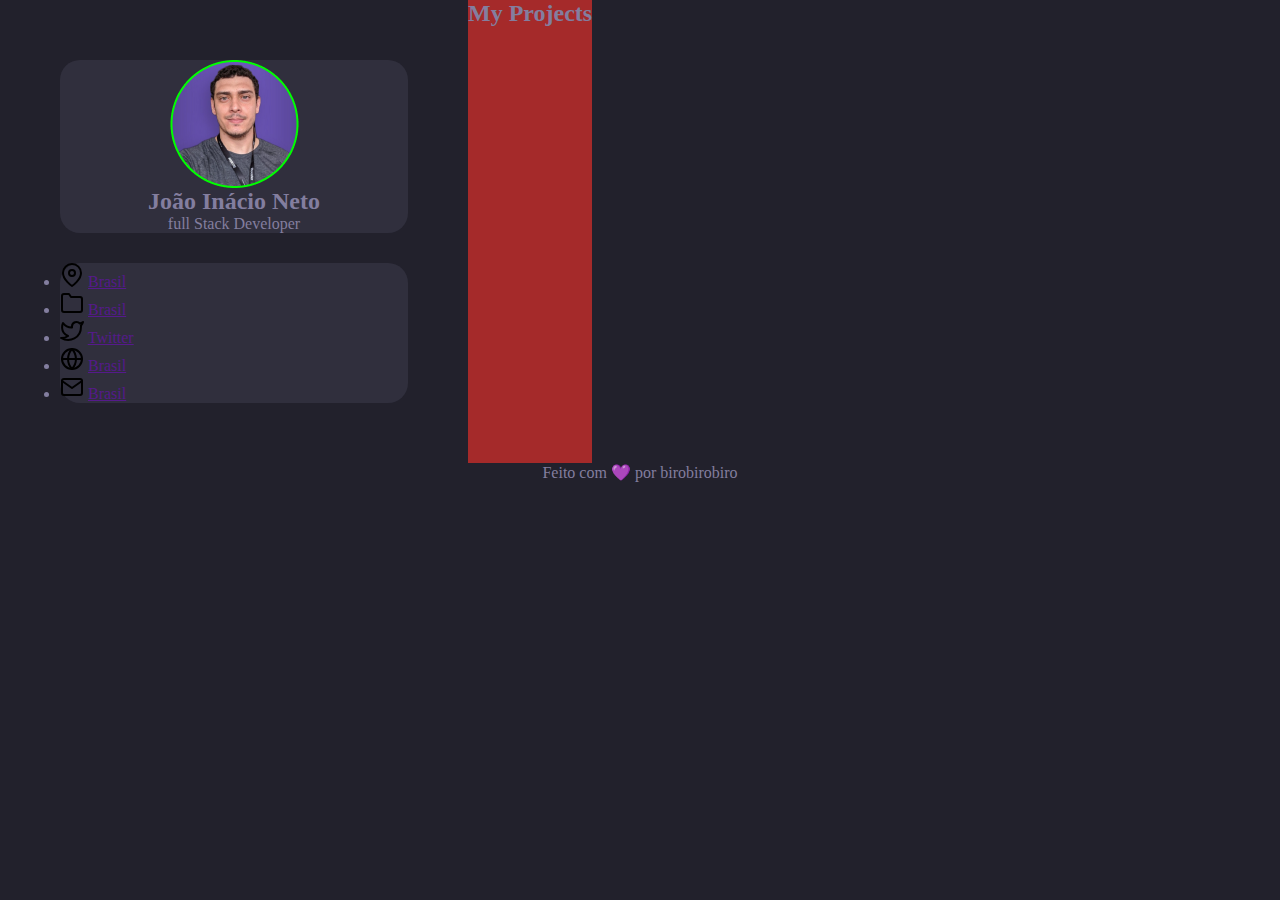
==== Portfolio/index.html @ b9951fef "Add files via upload" ====
<!DOCTYPE html>
<html lang="en">
<head>
    <meta charset="UTF-8">
    <meta name="viewport" content="width=device-width, initial-scale=1.0">
    <link rel="stylesheet" href="css/style.css">
    <title>Document</title>
</head>
<body>

    <main>
        <aside>
            <div id="profile" class="card-aside">
                <img src="assets/Ellipse 1.png" alt="">
                <h2>João Inácio Neto</h2>
                <p>full Stack Developer</p>
            </div>

            <div id="links" class="card-aside">
                <ul>
                    <li><img src="assets/map-pin.svg" alt=""> <a href="">Brasil</a> </li>
                    <li><img src="assets/folder.svg" alt=""> <a href="">Brasil</a> </li>
                    <li><img src="assets/twitter.svg" alt=""> <a href="">Twitter</a> </li>
                    <li><img src="assets/globe.svg" alt=""> <a href="">Brasil</a> </li>
                    <li><img src="assets/mail.svg" alt=""> <a href="">Brasil</a> </li>
                </ul>
            </div>
        </aside>


            <!-- <div id="tecnologias" class="card">
                <h2>Tecnologias</h2>
                
                <a href=""></a >
            </div>

            <div id="experiences" class="card">

            </div>

            <div id="education" class="card">
                <h2>Educação</h2>

                <ul>
                    <li>Rocketseat <br> 2019-2020 <br> Ignite </li>
                    <li>Rocketseat <br> 2019-2020 <br> Ignite </li>
                    <li>Rocketseat <br> 2019-2020 <br> Ignite </li>
                    <li>Rocketseat <br> 2019-2020 <br> Ignite </li>
                </ul>
            </div> -->
        

        <div id="myprojects" class="card">
            <h2>My Projects</h2>
        </div>

    </main>

    <footer>
        <p>Feito com 💜 por birobirobiro</p>
    </footer>
</body>
</html>
---- Portfolio/css/style.css ----
* {
    padding: 0;
    margin: 0;
    box-sizing: border-box;
    font-family: 'Merriweather Sans';
}

:root {
    --bg-color: #22212C;
    --bg-card: #302F3D;
    --text-color: #837E9F;
    --bg-techs: #CB92B1;
}

body {
    background-color: var(--bg-color);
    color: var(--text-color);
}

main {
    display: flex;
}

#myprojects {
    background-color: brown;
}

aside {
    height: 100%;
    margin: 30px;
    /* background-color: rgb(0, 255, 98); */
}

.card-aside {
    background-color: var(--bg-card);
    border-radius: 20px;
    margin: 30px;
    width: 348px;
}

#profile {
    display: flex;
    flex-direction: column;
    align-items: center;
    justify-content: center;
    width: 348px;
    /* height: 292px; */
}

footer {
    text-align: center;
}
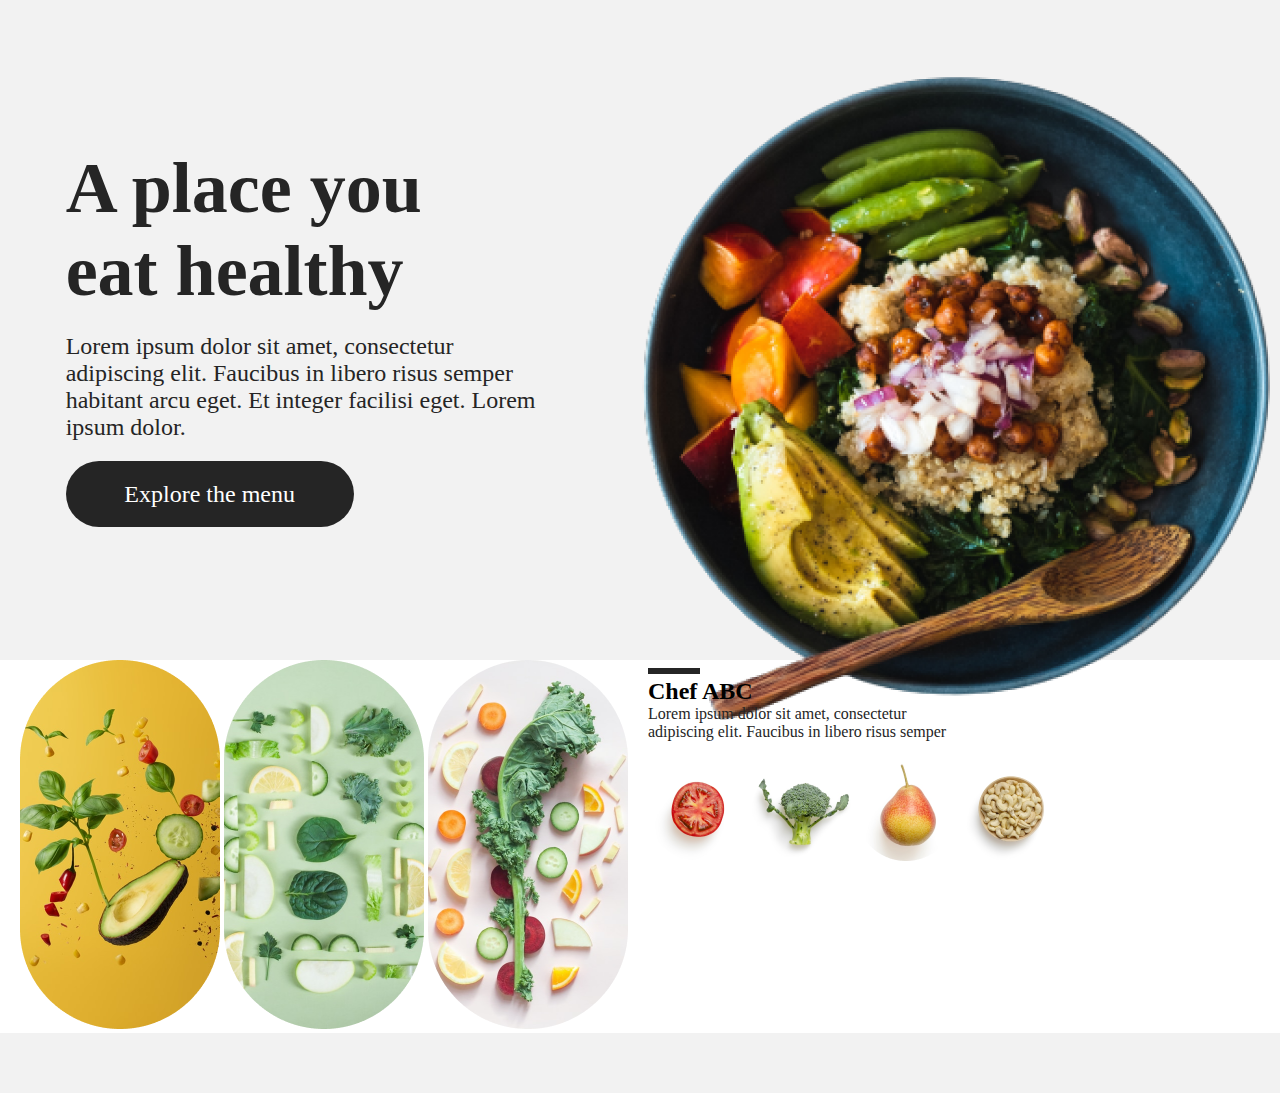
==== commit 51fd1100: "Add files via upload" ====
--- a/Portfolio/index.html
+++ b/Portfolio/index.html
@@ -1,63 +1,45 @@
 <!DOCTYPE html>
-<html lang="en">
+<html lang="pt-br">
 <head>
     <meta charset="UTF-8">
     <meta name="viewport" content="width=device-width, initial-scale=1.0">
     <link rel="stylesheet" href="css/style.css">
-    <title>Document</title>
+    <title>Portfolio</title>
 </head>
 <body>
+    <main>
+        <div id="main-interactive">
+            <h1>A place you <br> eat healthy</h1>
+            <p>Lorem ipsum dolor sit amet, consectetur adipiscing elit. Faucibus in libero risus semper habitant arcu eget. Et integer 
+                facilisi eget. Lorem ipsum dolor.</p>
 
-    <main>
-        <aside>
-            <div id="profile" class="card-aside">
-                <img src="assets/Ellipse 1.png" alt="">
-                <h2>João Inácio Neto</h2>
-                <p>full Stack Developer</p>
-            </div>
-
-            <div id="links" class="card-aside">
-                <ul>
-                    <li><img src="assets/map-pin.svg" alt=""> <a href="">Brasil</a> </li>
-                    <li><img src="assets/folder.svg" alt=""> <a href="">Brasil</a> </li>
-                    <li><img src="assets/twitter.svg" alt=""> <a href="">Twitter</a> </li>
-                    <li><img src="assets/globe.svg" alt=""> <a href="">Brasil</a> </li>
-                    <li><img src="assets/mail.svg" alt=""> <a href="">Brasil</a> </li>
-                </ul>
-            </div>
-        </aside>
-
-
-            <!-- <div id="tecnologias" class="card">
-                <h2>Tecnologias</h2>
-                
-                <a href=""></a >
-            </div>
-
-            <div id="experiences" class="card">
-
-            </div>
-
-            <div id="education" class="card">
-                <h2>Educação</h2>
-
-                <ul>
-                    <li>Rocketseat <br> 2019-2020 <br> Ignite </li>
-                    <li>Rocketseat <br> 2019-2020 <br> Ignite </li>
-                    <li>Rocketseat <br> 2019-2020 <br> Ignite </li>
-                    <li>Rocketseat <br> 2019-2020 <br> Ignite </li>
-                </ul>
-            </div> -->
-        
-
-        <div id="myprojects" class="card">
-            <h2>My Projects</h2>
+            <button type="button">Explore the menu</button>
         </div>
-
+    
+        <div id="main-img">
+            <img src="assets/unsplash_yhc4pSbl01A.png" alt="Prato de frutas com alguns cereais.">
+        </div>
     </main>
 
     <footer>
-        <p>Feito com 💜 por birobirobiro</p>
+            <div id="background-fruits">
+                <img src="assets/Rectangle 18.png" alt="Background feito de vários abacates em um fundo amarelo">
+                <img src="assets/Rectangle 19.png" alt="Background feito de frutos verdes">
+                <img src="assets/Rectangle 20.png" alt="Background feito por uma composição de vários legumes">
+            </div>
+            <div id="text-content">
+                <img src="assets/Rectangle 21.png" alt="">
+
+                <h2>Chef ABC</h2>
+                <p>Lorem ipsum dolor sit amet, consectetur <br> adipiscing elit. Faucibus in libero risus semper </p>
+                <div>
+                    <img src="assets/Ellipse 3.png" alt="Fatia de tomate">
+                    <img src="assets/Ellipse 4.png" alt="Brocolis">
+                    <img src="assets/Ellipse 5.png" alt="Pessego">
+                    <img src="assets/Ellipse 6.png" alt="Amendoim">
+                </div>
+            </div>
     </footer>
+
 </body>
 </html>--- a/Portfolio/css/style.css
+++ b/Portfolio/css/style.css
@@ -6,47 +6,80 @@
 }
 
 :root {
-    --bg-color: #22212C;
-    --bg-card: #302F3D;
-    --text-color: #837E9F;
-    --bg-techs: #CB92B1;
+    --main-color: #F2F2F2;
+    --bg-color: #FFFFFF;
+    --bg-button: #252525;
+    --text-color: #252525;
 }
 
 body {
-    background-color: var(--bg-color);
-    color: var(--text-color);
+    background-color: var(--main-color);
+    padding: 60px 0px;
 }
 
 main {
+    background-color: var(--main-color);
     display: flex;
+    align-items: center;
+    justify-content: space-evenly;
 }
 
-#myprojects {
-    background-color: brown;
+#main-interactive {
+    width: 483px;
+    height: 426px;
+    /* background-color: brown; */
 }
 
-aside {
-    height: 100%;
-    margin: 30px;
-    /* background-color: rgb(0, 255, 98); */
+#main-interactive h1, p{
+    color: var(--text-color);
+    padding-bottom: 20px;
 }
 
-.card-aside {
-    background-color: var(--bg-card);
-    border-radius: 20px;
-    margin: 30px;
-    width: 348px;
+#main-interactive h1 {
+    font-size: 72px;
 }
 
-#profile {
-    display: flex;
-    flex-direction: column;
-    align-items: center;
-    justify-content: center;
-    width: 348px;
-    /* height: 292px; */
+#main-interactive p{
+    font-size: 24px;
 }
 
+#main-interactive button{
+    width: 288px;
+    height: 66px;
+    font-size: 24px;
+    color: var(--bg-color);
+    background-color: var(--bg-button);
+    border: none;
+    border-radius: 36px;
+}
+
+#main-interactive button:hover {
+    cursor: pointer;
+    background-color: #585858;
+}
+
+#main-img {
+    width: 600px;
+    height: 600px;
+    /* background-color: red; */
+}
+
+
+
+
+
+
+
 footer {
-    text-align: center;
+    display: flex;
+    background-color: var(--bg-color);
+}
+
+#background-fruits {
+    padding: 0px 20px;
+    /* background-color: rgb(43, 18, 18); */
+}
+
+#text-content {
+    /* background-color: brown; */
 }